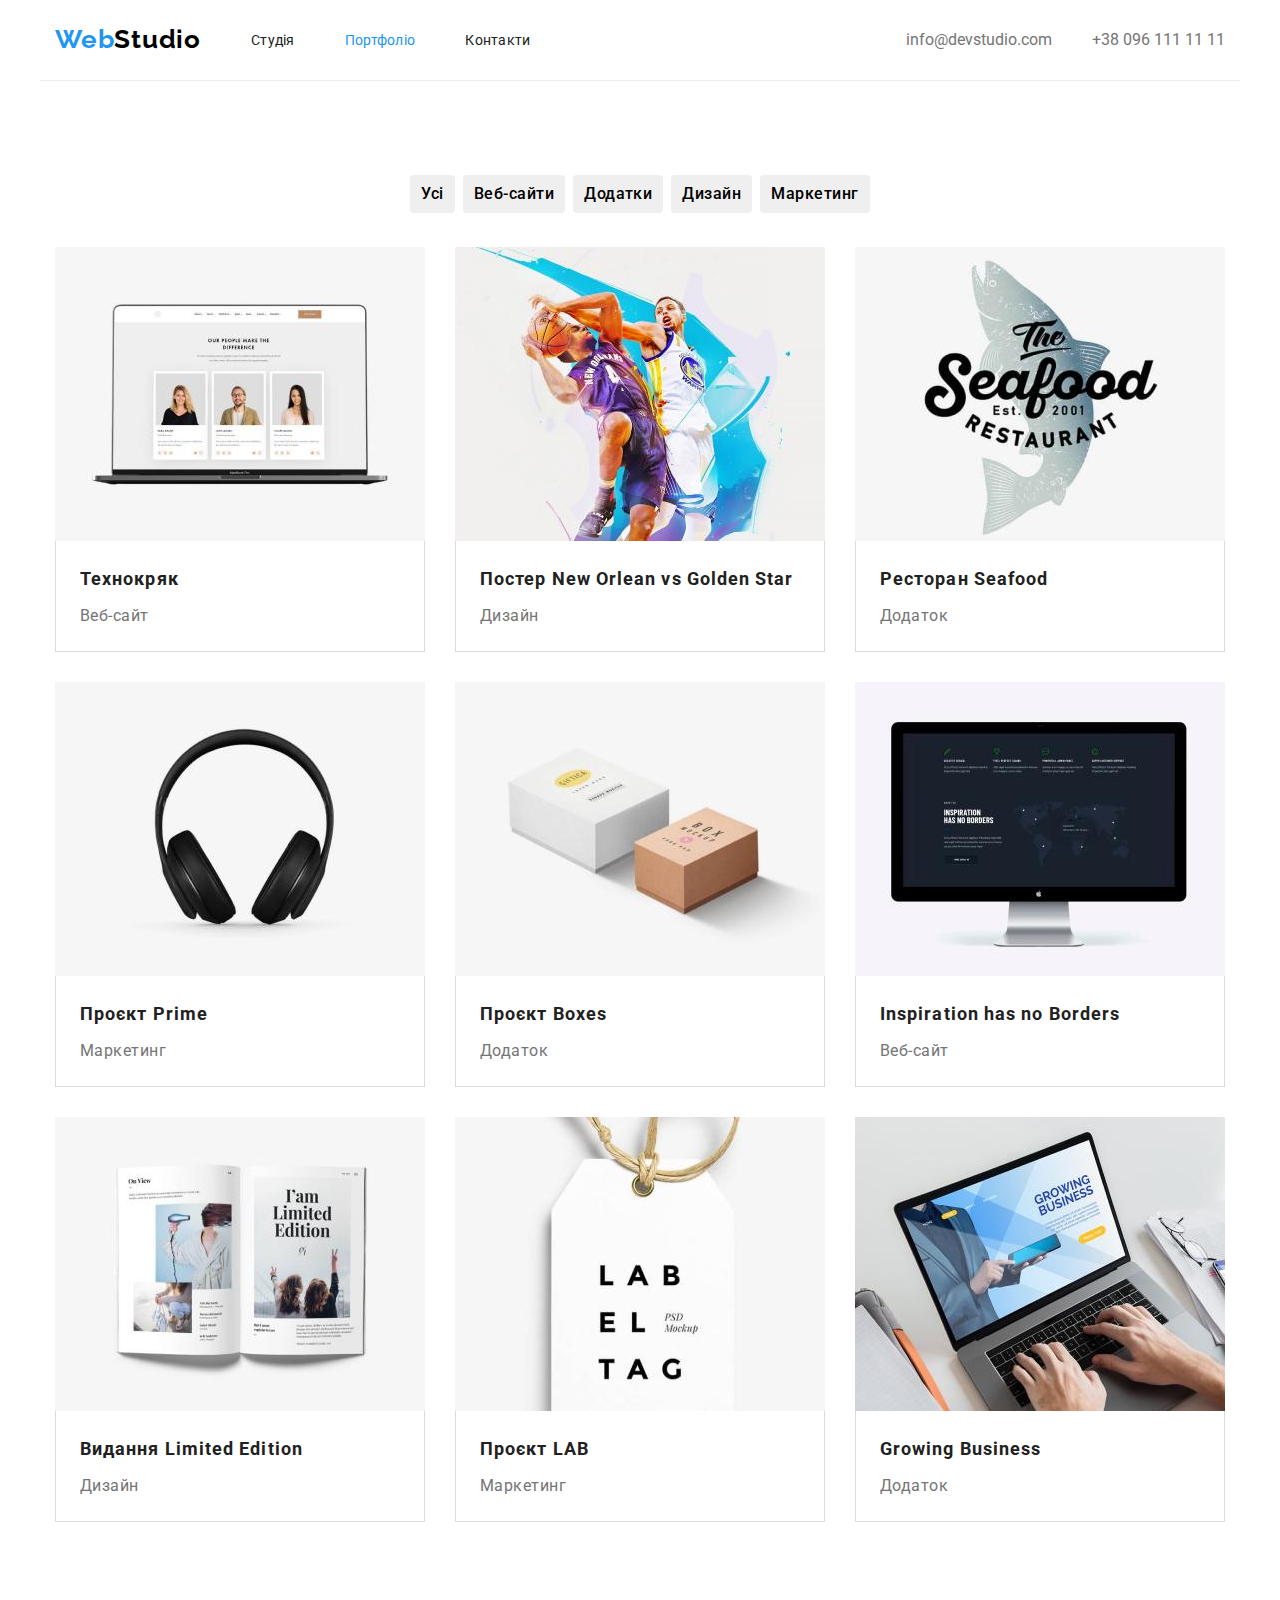
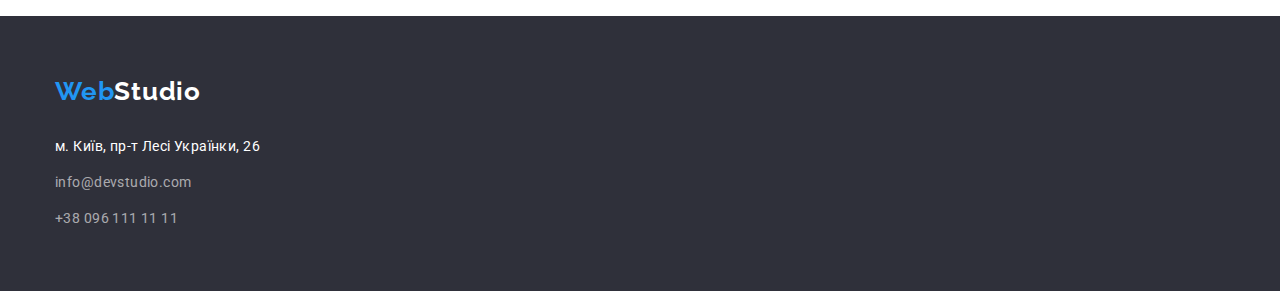
==== portfolio.html @ da45b0b6 "clone" ====
<!DOCTYPE html>
<html lang="uk">

<head>
    <meta charset="UTF-8">
    <meta http-equiv="X-UA-Compatible" content="IE=edge">
    <meta name="viewport" content="width=device-width, initial-scale=1.0">
    <title>Студія</title>
    <link rel="preconnect" href="https://fonts.googleapis.com">
    <link rel="preconnect" href="https://fonts.gstatic.com" crossorigin>
    <link
        href="https://fonts.googleapis.com/css2?family=Raleway:wght@700&family=Roboto:wght@400;500;700;900&display=swap"
        rel="stylesheet">
    <link rel="stylesheet" href="https://cdnjs.cloudflare.com/ajax/libs/modern-normalize/1.1.0/modern-normalize.css"
            integrity="sha512-Y0MM+V6ymRKN2zStTqzQ227DWhhp4Mzdo6gnlRnuaNCbc+YN/ZH0sBCLTM4M0oSy9c9VKiCvd4Jk44aCLrNS5Q=="
            crossorigin="anonymous" referrerpolicy="no-referrer" />
    <link rel="stylesheet" href="./css/styles.css">
</head>

<body>
    <header class="header container">
    
        <nav class="header-nav">
            <a href="./index.html" class="header-logo link">
                <p lang="en"><span class="logo">Web</span>Studio</p>
            </a>
            <ul class="header-list">
                <li class="header-lists"><a href="./index.html" class="header-link link">Студія</a></li>
                <li class="header-lists"><a href="./portfolio.html" class="header-link link current">Портфоліо</a> </li>
                <li class="header-lists"><a href="" class="header-link link">Контакти</a></li>
            </ul>
        </nav>
        <ul class="header-address">
            <li> <a class="header-address-mail link" href="mailto:info@devstudio.com">info@devstudio.com</a> </li>
            <li><a class="header-address-tel link" href="tel:+380961111111">+38 096 111 11 11</a></li>
        </ul>
        </nav>
    
    </header>
    <main class="main">
        <section class="section">
            <div class="container">
                <h1 class="visually-hidden">Наші роботи</h1>
                <ul class="filter">
                    <li class="filter-buttons"><button type="button" class="filter-button button">Усі</button></li>
                    <li class="filter-buttons"><button type="button" class="filter-button button">Веб-сайти</button></li>
                    <li class="filter-buttons"><button type="button" class="filter-button button">Додатки</button></li>
                    <li class="filter-buttons"><button type="button" class="filter-button button">Дизайн</button></li>
                    <li class="filter-buttons"><button type="button" class="filter-button button">Маркетинг</button></li>
                </ul> 
                
                
                <ul class="project">
                    <li class="project-list">
                        <a class="project-link" href="">
                            <img src="./images/our_work_1.jpg" alt="Відкритий ноутбук" width="370">
                            <div class="project-border">
                                <h2 class="project-title">Технокряк</h2>
                                <p class="project-description">Веб-сайт</p>
                            </div>
                            
                        </a>
                    </li>
                    <li class="project-list">
                        <a class="project-link" href="">
                            <img src="./images/our_work_2.jpg" alt="Два чоловіки грають в баскетбол" width="370">
                            <div class="project-border">
                                <h2 class="project-title">Постер New Orlean vs Golden Star</h2>
                                <p class="project-description">Дизайн</p>
                            </div>
                            
                        </a>
                    </li>
                    <li class="project-list">
                        <a class="project-link" href="">
                            <img src="./images/our_work_3.jpg" alt="Логотип ресторану" width="370">
                            <div class="project-border">
                                <h2 class="project-title">Ресторан Seafood</h2>
                                <p class="project-description">Додаток</p>
                            </div>
                            
                        </a>
                    </li>
                    <li class="project-list">
                        <a class="project-link" href="">
                            <img src="./images/our_work_4.jpg" alt="Навушники" width="370">
                            <div class="project-border">
                                <h2 class="project-title">Проєкт Prime</h2>
                                <p class="project-description">Маркетинг</p>
                            </div>
                            
                        </a>
                    </li>
                    <li class="project-list">
                        <a class="project-link" href="">
                            <img src="./images/our_work_5.jpg" alt="Дві коробки лежать" width="370">
                            <div class="project-border">
                                <h2 class="project-title">Проєкт Boxes</h2>
                                <p class="project-description">Додаток</p>
                            </div>
                        </a>
                    </li>
                    <li class="project-list">
                        <a class="project-link" href="">
                            <img src="./images/our_work_6.jpg" alt="Ввімкнений екран комп'ютера" width="370">
                            <div class="project-border">
                                <h2 class="project-title">Inspiration has no Borders</h2>
                                <p class="project-description">Веб-сайт</p>
                            </div>
                        </a>
                    </li>
                    <li class="project-list">
                        <a class="project-link" href="">
                            <img src="./images/our_work_7.jpg" alt="Відкрита книга">
                            <div class="project-border">
                                <h2 class="project-title">Видання Limited Edition</h2>
                                <p class="project-description">Дизайн</p>
                            </div>
                        </a>
                    </li>
                    <li class="project-list">
                        <a class="project-link" href="">
                            <img src="./images/our_work_8.jpg" alt="Лейба" width="370">
                            <div class="project-border">
                                <h2 class="project-title">Проєкт LAB</h2>
                                <p class="project-description">Маркетинг</p>
                            </div>
                        </a>
                    </li>
                    <li class="project-list">
                        <a class="project-link" href="">
                            <img src="./images/our_work_9.jpg" alt="Відкритий ноутбук за яким працюють" width="370">
                            <div class="project-border">
                                <h2 class="project-title">Growing Business</h2>
                                <p class="project-description">Додаток</p>
                            </div>
                        </a>
                    </li>
                </ul>
            </div>
          

         </section>
    </main>
    <footer class="footer">
        <div class="container">
            <a href="./index.html" class="footer-logoo link">
                <p class="footer-logo" lang="en"><span class="logo">Web</span>Studio</p>
            </a>
            <address>
                <ul class="auth-address">
                    <li class="auth-addr">
                        <a class="address-link link" href="https://goo.gl/maps/w7YaTW3pfnJ49hA66" target="_blank"
                            rel="noopener noreferrer nofollow"> м. Київ,
                            пр-т Лесі Українки, 26</a>
                    </li>
                    <li class="auth-addr">
                        <a class="address-item link" href="mailto:info@devstudio.com">info@devstudio.com</a>
                    </li>
                    <li>
                        <a class="address-item link" href="tel:+380961111111">+38 096 111 11 11</a>
                    </li>
                </ul>
            </address>

        </div>
        

    </footer>
</body>

</html>
---- css/styles.css ----
:root{
    --primary-color: #FFFFFF;;    
    --active-color:#2196F3;
    --active-color-two:#000000;
    --font-color:#757575;}

body{
    font-family:"roboto", sans-serif;
    background-color:var(--primary-color);
    color: #212121;}

    p,
    h1,
    h2,
    h3{
        margin: 0px;
    }
    
img{
        display: block;
    }
    
.container{
        max-width: 1200px;
        width: 100%;
        margin: auto auto;
        padding-left: 15px;
        padding-right: 15px;
    }
.link {
             text-decoration: none;
             color: var(--font-color);
         }
    
ul {
             margin: 0px;
             padding: 0px;
             list-style: none;
         }
       
         .section{
            padding-top: 94px;
            padding-bottom: 94px;
            width: 100%;
         }
  /*----------Header.index---------*/
  
.header-logo {
    margin-top: 24px;
    margin-bottom: 25px;
    font-family: 'Raleway';
    font-weight: 700;
    font-size: 26px;
    line-height: 1.19;
    letter-spacing: 0.03em;
    color: var(--active-color-two);}

a.header-logo{
    color:var(--active-color-two);
margin-right: 50px;} 
.logo{
    color:var(--active-color);}

.logo:hover,
a.header-logo:hover{
    color:var(--active-color);}
.logo:focus,
a.header-logo:focus{
    color:var(--active-color);}

.header-list .link.current{
    color: var(--active-color);}

.header-link{
    font-family: inherit;
    font-size: 14px;
    line-height: 1.14;
    line-height: 100%;
    letter-spacing: 0.02em;;
    color: #212121}

    .header-lists{margin-right: 50px;
        padding: 10px 0px;}

 .header-lists:last-child {
     margin-right: 0px;
 }
     
.header-link:hover,
.header-link:focus{
    color:var(--active-color);}

.header-address-mail:hover,
.header-address-mail:focus{color: var(--active-color);}

.header-address-tel:hover,
.header-address-tel:focus{
    color: var(--active-color);}

.header-list,
.header-address {
            display: inline-flex;
        }
.header-nav{
        display: flex;
        align-items: center;
            }
        

header {
     display: flex;
     align-items: center;
     justify-content: space-between;
     border-bottom: 1px #ECECEC solid;
}
   

.header-address-mail{
    margin-right: 40px;
}
/*----------Hero.index---------*/
.hero { background: #2F303A;
text-align: center;
padding-top: 200px;
padding-bottom: 200px;
}

.hero-title {
        margin: 0 auto;
        margin-bottom: 30px;
        width: 696px;
        font-weight: 900;
        font-size: 44px;
        line-height: 1.36;    
        letter-spacing: 0.06em;
        text-transform: uppercase;
        color:var(--primary-color);}

.btn {
    display: inline-block;  
    padding: 10px; 24px;
    font-family: inherit;
    font-weight: 700;
    font-size: 16px;
    line-height: 1.88;
    
    letter-spacing: 0.06em;
    background:var(--active-color);
    box-shadow: 0px 4px 4px rgba(0, 0, 0, 0.15);
    border-radius: 4px;    
    color:var(--primary-color);
    cursor: pointer;}
.btn:hover,
.btn:focus{color: var(--active-color-two);}
/*----------Features.index--------*/
.visually-hidden {
    position: absolute;
    width: 1px;
    height: 1px;
    margin: -1px;
    border: 0;
    padding: 0;
    white-space: nowrap;
    clip-path: inset(100%);
    clip: rect(0 0 0 0);
    overflow: hidden;}

.features-list {
        display: flex; }
.features-item{
        flex-wrap: wrap;
        margin-right: 30px;  }

.features-item:last-child{
            margin-right: 0px;
        }

   
.features-title {
    padding-bottom: 10px;
     font-weight: 700;
    font-size: 14px;
    line-height: 16px;
    letter-spacing: 0.03em;
    text-transform: uppercase;}

.features-text {
    font-size: 14px;
     line-height: 1.71;         
     letter-spacing: 0.03em;    
      color:var(--font-color);}
/*----------what we do.index--------*/

.work-list{
    display: flex;
    
}
.work-lists{
    margin-right: 30px;
}
.work-list .work-lists:last-child{
    margin-right: 0px;
}
.work-title {
    margin-bottom: 50px;
    font-weight: 700;
    font-size: 36px;
    line-height: 1.16;
    text-align: center;
    letter-spacing: 0.03em;}

.section.work{
        padding-top: 0px;
    }
/*----------Our teem.index--------*/

.team {background: #F5F4FA;
}
.team-list{
    display: flex;
}
.team-item{
    margin-right: 30px;
}
.team-list .team-item:last-child{
    margin-right: 0px;
}


.team-title {    
    margin-bottom: 50px;
    font-weight: 700;
    font-size: 36px;
    line-height: 1.16;
    text-align: center;
    letter-spacing: 0.03em;}

.team-after-title {
    padding-bottom: 10px;
    padding-top: 30px;
    font-weight: 500;
     font-size: 16px;
    line-height: 1.19;    
    text-align: center;
     letter-spacing: 0.03em;}

.team-third-title {
    padding-bottom: 30px;
    font-size: 16px;
    line-height: 1.19;     
    text-align: center;
    letter-spacing: 0.03em;    
    color:var(--font-color);}

.team-border{
    border-bottom:  1px rgba(0, 0, 0, 0.14) solid;
    border-bottom-right-radius: 4px;
    border-bottom-left-radius:  4px;
    background-color: var(--primary-color);
}
   
/*----------Footer--------*/
.footer{
    background-color: #2F303A;
    padding: 60px 0px;}

.footer-logoo {
    
    font-family: 'Raleway';
    font-weight: 700;
    font-size: 26px;
    line-height: 1.19;
    letter-spacing: 0.03em;
    color: var(--active-color-two);
}


.footer-logo {color: var(--primary-color);
              margin-bottom: 28px;}

.footer-logo:hover{color: var(--active-color);}
.footer-logo:focus{color: var(--active-color);}
.auth-address {font-style: normal;}
.address-link {        
    font-weight: 400;
    font-size: 14px;
    line-height: 1.71; 
    letter-spacing: 0.03em;   
    color: var(--primary-color);}

.address-item {       
    font-size: 14px;
    line-height: 1.71;
    letter-spacing: 0.03em;    
     color: rgba(255, 255, 255, 0.6);}

.address-link:hover,
.address-link:focus{color:var(--active-color-two);}

.address-item:hover,
.address-item:focus{color: var(--active-color-two);}

.auth-addr{
    margin-bottom: 12px;
}



/*----------Filter.portfolio--------*/
.filter-button {    
    font-family: inherit;
    font-weight: 500;
    font-size: 16px;
    line-height: 1.62;
    text-align: center;
    letter-spacing: 0.03em;
    border-radius: 4px;
    border: 5px solid transparent;
    cursor: pointer;}

.button:hover,
.button:focus{
    background:var(--active-color);
    color: var(--primary-color);
    box-shadow: 0px 3px 1px rgba(0, 0, 0, 0.1), 0px 1px 2px rgba(0, 0, 0, 0.08), 0px 2px 2px rgba(0, 0, 0, 0.12);
    border-radius: 4px;}
.filter {
      display: flex;
      justify-content: center; 
      margin-bottom: 34px;
          }
.filter-buttons{
    margin-right: 8px;
}
.filter-buttons:last-child{
    margin-right: 0px;
   }

/*----------Main.portfolio--------*/
.project-title {
    padding-bottom: 4px;
    font-weight: 700;
    font-size: 18px;
    line-height: 2.0;
    letter-spacing: 0.06em;
    color: #212121;}

.project-description {
    font-size: 16px;
    line-height: 1.88;          
    letter-spacing: 0.03em;    
    color: var(--font-color);}

.project-link{
    text-decoration: none;
 }

.project{
        display: flex;
        flex-wrap: wrap;
        
    }
.project-list{
    width: 370px;
    margin-right: 30px;
    margin-bottom: 30px;
}
.project-list:nth-child(3n) {
    margin-right: 0px;
}
.project-list:nth-last-child(-n+3) {
    margin-bottom: 0px;
}

.project-border{
    padding: 20px 24px ;
    border-bottom: 1px rgba(0, 0, 0, 0.14) solid;
    border-left: 1px rgba(0, 0, 0, 0.14) solid;
    border-right: 1px rgba(0, 0, 0, 0.14) solid;

    }
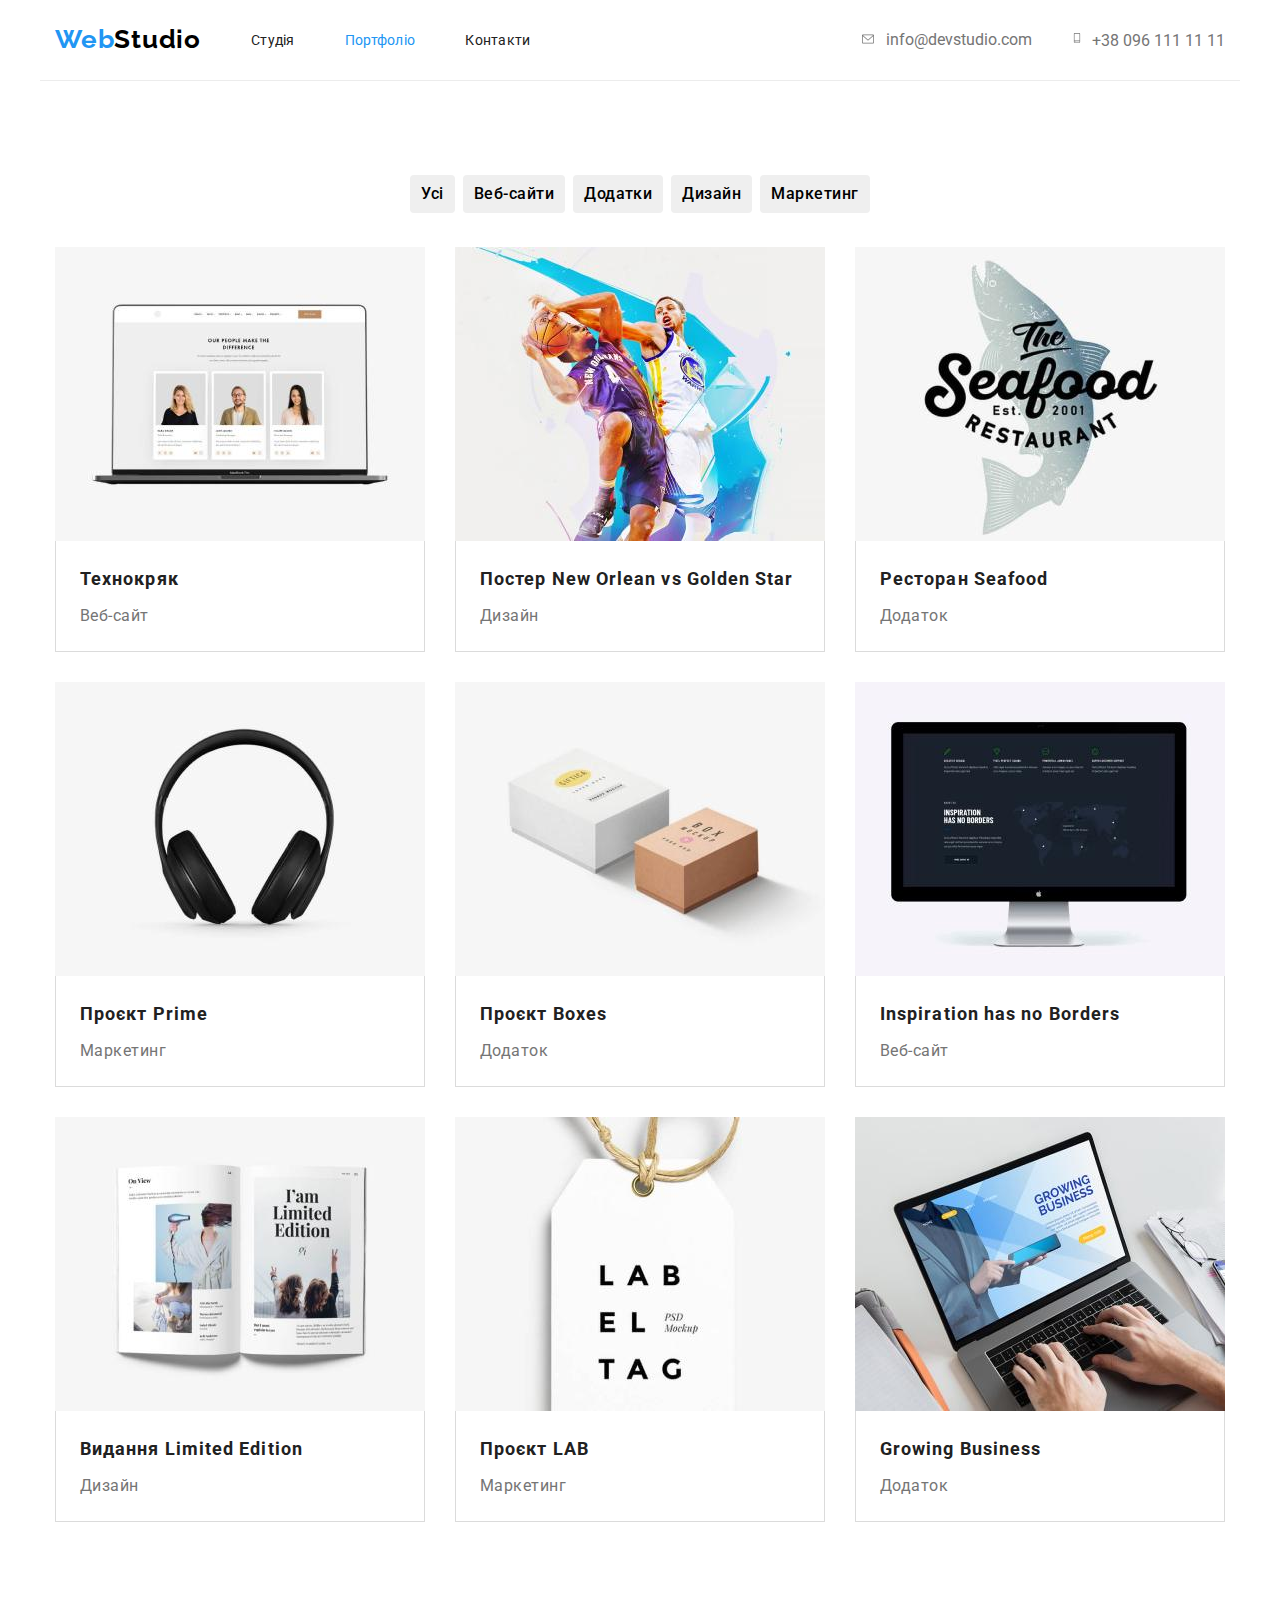
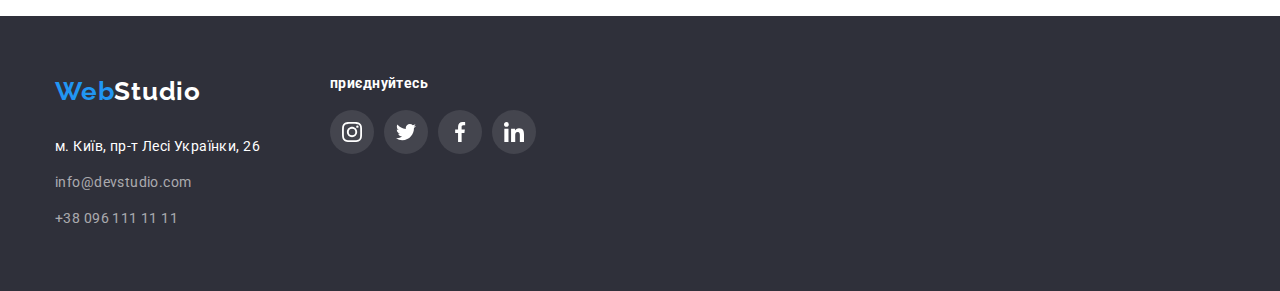
==== commit db5d01c5: "added icons and hover" ====
--- a/portfolio.html
+++ b/portfolio.html
@@ -31,8 +31,17 @@
             </ul>
         </nav>
         <ul class="header-address">
-            <li> <a class="header-address-mail link" href="mailto:info@devstudio.com">info@devstudio.com</a> </li>
-            <li><a class="header-address-tel link" href="tel:+380961111111">+38 096 111 11 11</a></li>
+            <li class="header-icon">
+                <a class="header-address-mail link" href="mailto:info@devstudio.com"><svg class="header-icons" width="16"
+                        height="12">
+                        <use href="./images/icons.svg.svg#icon-envelope-1"></use>
+                    </svg>info@devstudio.com</a>
+            </li>
+            <li class="header-icon">
+                <a class="header-address-tel link" href="tel:+380961111111"><svg class="header-icons" width="10" height="16">
+                        <use href="./images/icons.svg.svg#icon-smartphone-1"></use>
+                    </svg>+38 096 111 11 11</a>
+            </li>
         </ul>
         </nav>
     
@@ -143,29 +152,56 @@
          </section>
     </main>
     <footer class="footer">
-        <div class="container">
-            <a href="./index.html" class="footer-logoo link">
-                <p class="footer-logo" lang="en"><span class="logo">Web</span>Studio</p>
-            </a>
-            <address>
-                <ul class="auth-address">
-                    <li class="auth-addr">
-                        <a class="address-link link" href="https://goo.gl/maps/w7YaTW3pfnJ49hA66" target="_blank"
-                            rel="noopener noreferrer nofollow"> м. Київ,
-                            пр-т Лесі Українки, 26</a>
-                    </li>
-                    <li class="auth-addr">
-                        <a class="address-item link" href="mailto:info@devstudio.com">info@devstudio.com</a>
-                    </li>
-                    <li>
-                        <a class="address-item link" href="tel:+380961111111">+38 096 111 11 11</a>
-                    </li>
+        <div class="container footer-icons">
+            <div class="footer-soc-icon">
+                <a href="./index.html" class="footer-logoo link">
+                    <p class="footer-logo" lang="en"><span class="logo">Web</span>Studio</p>
+                </a>
+                <address>
+                    <ul class="auth-address">
+                        <li class="auth-addr">
+                            <a class="address-link link" href="https://goo.gl/maps/w7YaTW3pfnJ49hA66" target="_blank"
+                                rel="noopener noreferrer nofollow"> м. Київ,
+                                пр-т Лесі Українки, 26</a>
+                        </li>
+                        <li class="auth-addr">
+                            <a class="address-item link" href="mailto:info@devstudio.com">info@devstudio.com</a>
+                        </li>
+                        <li>
+                            <a class="address-item link" href="tel:+380961111111">+38 096 111 11 11</a>
+                        </li>
+                    </ul>
+                </address>
+            </div>
+            <section class="footer-soc-icons">
+                <h3 class="footer-soc-title">приєднуйтесь</h3>
+                <ul class="footer-list">
+                    <li class="footer-lists"><a href="#" class="footer-link link">
+                            <svg class="footer-icons" width="20" height="20">
+                                <use href="./images/icons.svg.svg#icon-instagram-2-3"></use>
+                            </svg>
+                        </a></li>
+                    <li class="footer-lists"><a href="#" class="footer-link link">
+                            <svg class="footer-icons" width="20" height="20">
+                                <use href="./images/icons.svg.svg#icon-twitter-1-3"></use>
+                            </svg>
+                        </a></li>
+                    <li class="footer-lists"><a href="#" class="footer-link link">
+                            <svg class="footer-icons" width="20" height="20">
+                                <use href="./images/icons.svg.svg#icon-facebook-1-1"></use>
+                            </svg>
+                        </a></li>
+                    <li class="footer-lists"><a href="#" class="footer-link link">
+                            <svg class="footer-icons" width="20" height="20">
+                                <use href="./images/icons.svg.svg#icon-linkedin-1-1"></use>
+                            </svg>
+                        </a></li>
                 </ul>
-            </address>
-
+            </section>
+    
         </div>
-        
-
+    
+    
     </footer>
 </body>
 
--- a/css/styles.css
+++ b/css/styles.css
@@ -1,5 +1,5 @@
 :root{
-    --primary-color: #FFFFFF;;    
+    --primary-color: #FFFFFF;    
     --active-color:#2196F3;
     --active-color-two:#000000;
     --font-color:#757575;}
@@ -100,6 +100,8 @@
 .header-list,
 .header-address {
             display: inline-flex;
+            align-items: center;
+            justify-content: center;
         }
 .header-nav{
         display: flex;
@@ -117,6 +119,11 @@
 
 .header-address-mail{
     margin-right: 40px;
+}
+
+.header-icons{
+        fill: currentColor;
+        margin-right: 10px;
 }
 /*----------Hero.index---------*/
 .hero { background: #2F303A;
@@ -152,6 +159,23 @@
     cursor: pointer;}
 .btn:hover,
 .btn:focus{color: var(--active-color-two);}
+
+.hero{
+    max-width: 1600px;
+    height: 600px;
+    margin-left: auto;
+    margin-right: auto;
+    background-image: linear-gradient(
+        to left top, 
+        rgba(47, 48, 58, 0.4),
+        rgba(47, 48, 58, 0.4) ), 
+    url('../images/background.jpg');
+    background-repeat: no-repeat;
+    background-position: center;
+    background-size: cover;
+    background-color: #C4C4C4;
+    
+}
 /*----------Features.index--------*/
 .visually-hidden {
     position: absolute;
@@ -189,11 +213,24 @@
      line-height: 1.71;         
      letter-spacing: 0.03em;    
       color:var(--font-color);}
+
+ .icon{
+    width: 270px;
+    height: 120px;
+    display: flex;
+    background-repeat: no-repeat;
+    background-color: #F5F4FA;
+    margin-bottom: 30px;
+    align-items: center;
+    justify-content: center;
+    background-size: contain;
+}
+
+
 /*----------what we do.index--------*/
 
 .work-list{
-    display: flex;
-    
+    display: flex;    
 }
 .work-lists{
     margin-right: 30px;
@@ -245,7 +282,7 @@
      letter-spacing: 0.03em;}
 
 .team-third-title {
-    padding-bottom: 30px;
+    padding-bottom: 16px;
     font-size: 16px;
     line-height: 1.19;     
     text-align: center;
@@ -258,9 +295,83 @@
     border-bottom-left-radius:  4px;
     background-color: var(--primary-color);
 }
-   
+
+.team-soc-list{
+    display: flex;
+    justify-content: center;
+    align-items: center;
+    padding-bottom: 30px;
+}
+
+.team-soc-items{
+    width: 44px;
+    height: 44px;
+}
+.team-soc-items:not(:last-child){
+    margin-right: 10px;
+}
+
+.team-soc-link{
+    width: 100%;
+    height: 100%;
+    display: block;
+    border-radius: 50%;
+    display: flex;
+    justify-content: center;
+    align-items: center;
+    background-color: var(--primary-color);
+}
+.team-soc-link:hover {
+    background-color: var(--active-color);
+    color: #FFFFFF;
+}
+.team-soc-icons:hover{
+   fill: currentColor;
+}
+
+/*----------Customers--------*/
+
+.customers-title{
+    font-size: 36px;
+    line height: 42px;
+    line height: 100%;
+    text-align: center;
+    letter-spacing: 0.03em;
+    margin-bottom: 50px;
+}
+
+.customers-list{
+        display: flex;
+        justify-content: center;
+        align-items: center;
+        }
+
+.customers-lists{
+    width: 170px;
+    height: 92px;
+   }
+
+.customers-lists:not(:last-child) {
+    margin-right: 30px;
+}
+.customers-link{
+    display: flex;
+    justify-content: center;
+    align-items: center;
+    height: 92px;
+    border: 1px rgba(175, 177, 184, 1) solid;
+    border-radius: 4px;
+    color: var(--active-color);
+    }
+.customers-link:hover{
+    border: 1px solid var(--active-color);
+}
+.customers-icons:hover{
+    fill: currentColor;
+}
 /*----------Footer--------*/
 .footer{
+    max-width: 1600px;
     background-color: #2F303A;
     padding: 60px 0px;}
 
@@ -305,7 +416,52 @@
 }
 
 
-
+.footer-soc-title{
+    font-style: bold;
+    font-size: 14px;   
+    line-height: 1.14;     
+    line-height: 100%;
+    align-items: left;
+    vertical-align: top; 
+    letter-spacing: 0.03em;
+    color: var(--primary-color);
+    margin-bottom: 20px;
+}
+.footer-icons {
+    display: flex;
+}
+
+.footer-list{
+    display: flex;
+    justify-content: center;
+    align-items: center;
+}
+
+
+.footer-soc-icon{
+    margin-right: 70px;
+}
+
+
+.footer-lists {
+    width: 44px;
+    height: 44px;
+    }
+.footer-lists:not(:last-child){
+    margin-right: 10px;
+}
+.footer-link{
+    width: 100%;
+    height: 100%;
+    border-radius: 50%;
+    display: flex;
+    justify-content: center;
+    align-items: center;
+    background-color: rgba(255, 255, 255, 0.1);
+}
+.footer-link:hover{
+   background-color: var(--active-color);
+}
 /*----------Filter.portfolio--------*/
 .filter-button {    
     font-family: inherit;
@@ -337,6 +493,7 @@
    }
 
 /*----------Main.portfolio--------*/
+
 .project-title {
     padding-bottom: 4px;
     font-weight: 700;
@@ -379,4 +536,7 @@
     border-right: 1px rgba(0, 0, 0, 0.14) solid;
 
     }
-
+.project-list .project-link:hover{
+    box-shadow: 1px  rgba(238, 238, 238, 1) solid;
+    border-right:1px rgba(238, 238, 238, 1) solid ;
+}
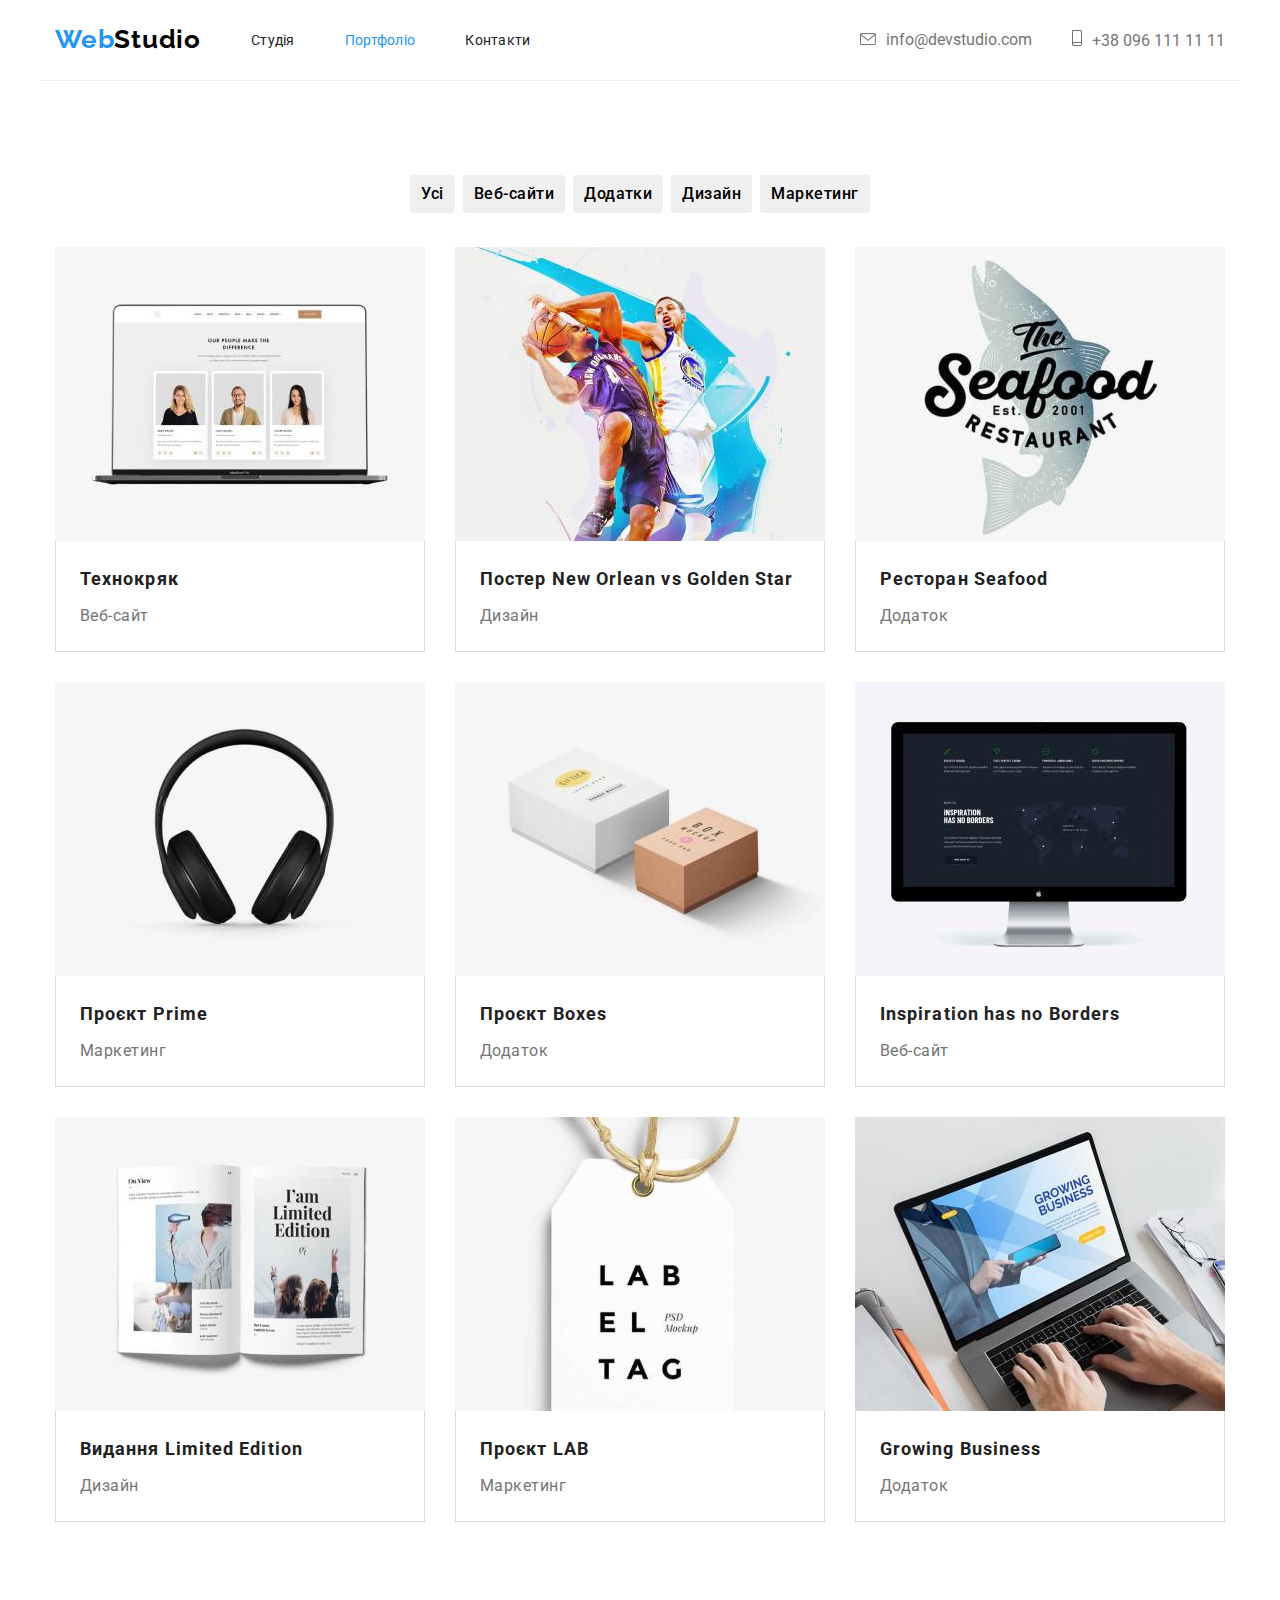
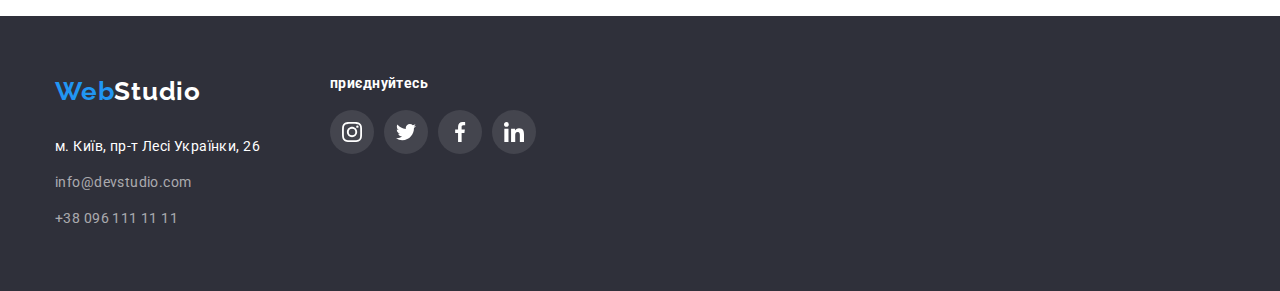
==== commit 51b7edc8: "added right sizes of icons" ====
--- a/portfolio.html
+++ b/portfolio.html
@@ -34,12 +34,12 @@
             <li class="header-icon">
                 <a class="header-address-mail link" href="mailto:info@devstudio.com"><svg class="header-icons" width="16"
                         height="12">
-                        <use href="./images/icons.svg.svg#icon-envelope-1"></use>
+                        <use href="./images/icons.svg.svg#icon--2"></use>
                     </svg>info@devstudio.com</a>
             </li>
             <li class="header-icon">
                 <a class="header-address-tel link" href="tel:+380961111111"><svg class="header-icons" width="10" height="16">
-                        <use href="./images/icons.svg.svg#icon-smartphone-1"></use>
+                        <use href="./images/icons.svg.svg#icon--1"></use>
                     </svg>+38 096 111 11 11</a>
             </li>
         </ul>
@@ -61,14 +61,14 @@
                 
                 <ul class="project">
                     <li class="project-list">
-                        <a class="project-link" href="">
+                            <a class="project-link" href="">
                             <img src="./images/our_work_1.jpg" alt="Відкритий ноутбук" width="370">
                             <div class="project-border">
                                 <h2 class="project-title">Технокряк</h2>
                                 <p class="project-description">Веб-сайт</p>
                             </div>
-                            
-                        </a>
+                            </a>
+                        
                     </li>
                     <li class="project-list">
                         <a class="project-link" href="">
--- a/css/styles.css
+++ b/css/styles.css
@@ -290,10 +290,10 @@
     color:var(--font-color);}
 
 .team-border{
-    border-bottom:  1px rgba(0, 0, 0, 0.14) solid;
     border-bottom-right-radius: 4px;
     border-bottom-left-radius:  4px;
     background-color: var(--primary-color);
+    box-shadow: 0 2px 3px 0px rgba(0, 0, 0, 0.2);
 }
 
 .team-soc-list{
@@ -324,6 +324,9 @@
 .team-soc-link:hover {
     background-color: var(--active-color);
     color: #FFFFFF;
+}
+.team-soc-icons{
+    fill: #afb1b8;
 }
 .team-soc-icons:hover{
    fill: currentColor;
@@ -366,9 +369,13 @@
 .customers-link:hover{
     border: 1px solid var(--active-color);
 }
+.customers-icons{
+    fill: #afb1b8;
+}
 .customers-icons:hover{
     fill: currentColor;
 }
+
 /*----------Footer--------*/
 .footer{
     max-width: 1600px;
@@ -491,7 +498,10 @@
 .filter-buttons:last-child{
     margin-right: 0px;
    }
-
+.filter-button:hover,
+.filter-button:focus{
+    box-shadow: 0px 3px 1px rgba(0, 0, 0, 0.1);
+}
 /*----------Main.portfolio--------*/
 
 .project-title {
@@ -510,6 +520,7 @@
 
 .project-link{
     text-decoration: none;
+    display: block;
  }
 
 .project{
@@ -536,7 +547,7 @@
     border-right: 1px rgba(0, 0, 0, 0.14) solid;
 
     }
-.project-list .project-link:hover{
-    box-shadow: 1px  rgba(238, 238, 238, 1) solid;
-    border-right:1px rgba(238, 238, 238, 1) solid ;
-}
+
+.project-link:hover{
+    box-shadow:  1px 4px 6px rgba(0, 0, 0, 0.16);
+}